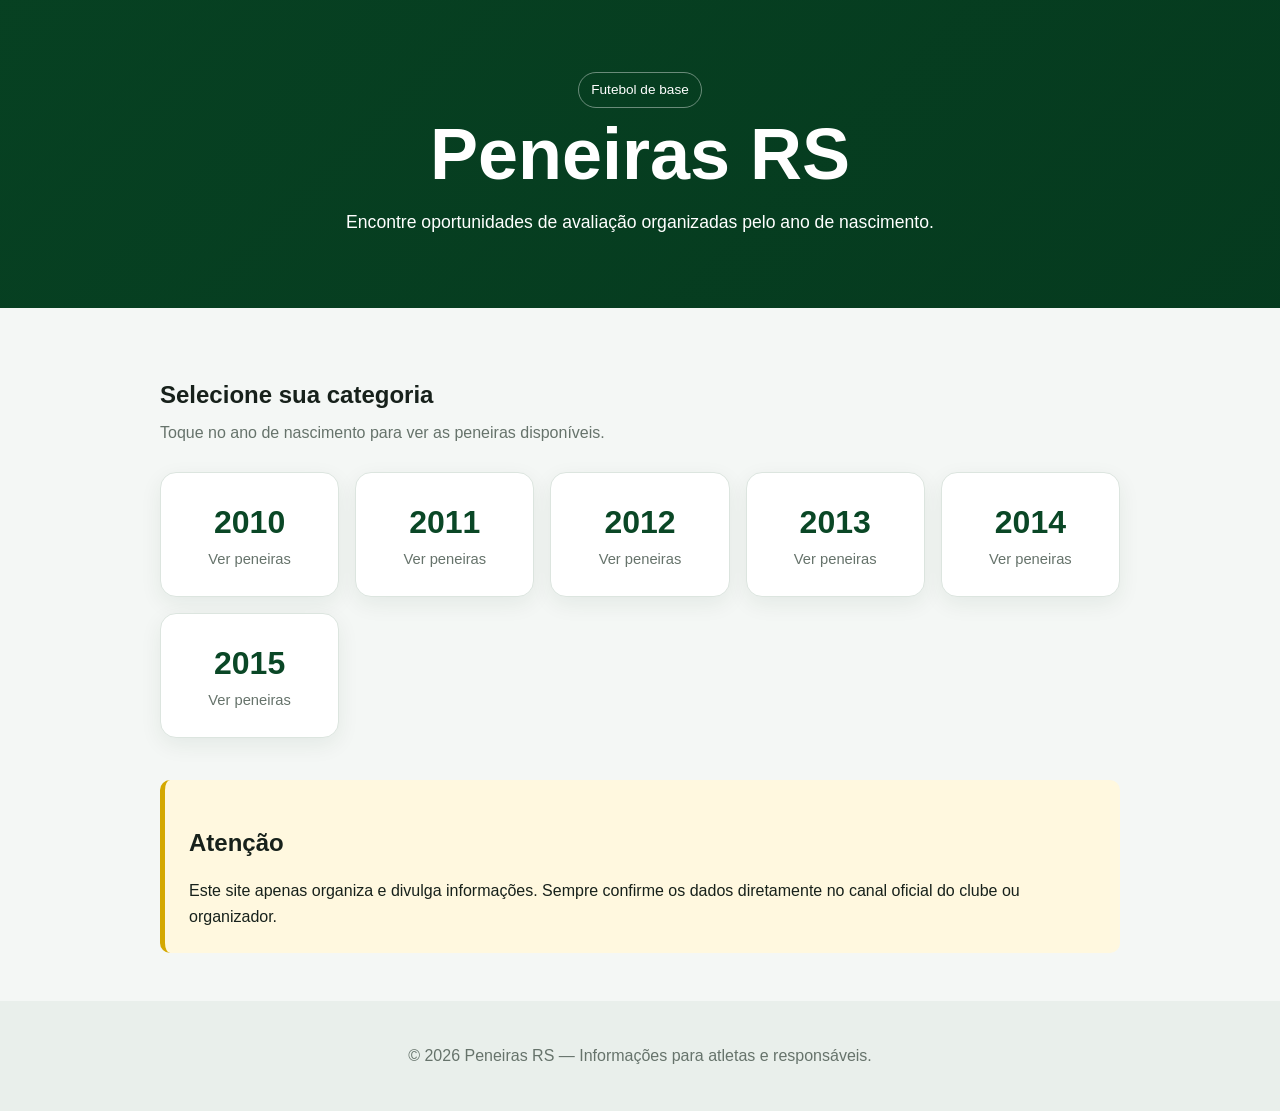
==== index.html @ 2509905f "Rename index to index.html" ====
<!DOCTYPE html>
<html lang="pt-BR">
<head>
  <meta charset="UTF-8">
  <meta name="viewport" content="width=device-width, initial-scale=1.0">
  <meta name="description" content="Peneiras de futebol no Rio Grande do Sul organizadas por categoria.">
  <title>Peneiras RS</title>
  <link rel="stylesheet" href="style.css">
</head>
<body>
  <header class="hero">
    <div class="container">
      <span class="badge">Futebol de base</span>
      <h1>Peneiras RS</h1>
      <p>Encontre oportunidades de avaliação organizadas pelo ano de nascimento.</p>
    </div>
  </header>

  <main class="container">
    <section class="categories">
      <h2>Selecione sua categoria</h2>
      <p class="instruction">Toque no ano de nascimento para ver as peneiras disponíveis.</p>

      <div class="category-grid">
        <a class="category-card" href="categorias/2010.html">
          <strong>2010</strong>
          <span>Ver peneiras</span>
        </a>

        <a class="category-card" href="categorias/2011.html">
          <strong>2011</strong>
          <span>Ver peneiras</span>
        </a>

        <a class="category-card" href="categorias/2012.html">
          <strong>2012</strong>
          <span>Ver peneiras</span>
        </a>

        <a class="category-card" href="categorias/2013.html">
          <strong>2013</strong>
          <span>Ver peneiras</span>
        </a>

        <a class="category-card" href="categorias/2014.html">
          <strong>2014</strong>
          <span>Ver peneiras</span>
        </a>

        <a class="category-card" href="categorias/2015.html">
          <strong>2015</strong>
          <span>Ver peneiras</span>
        </a>
      </div>
    </section>

    <section class="notice">
      <h2>Atenção</h2>
      <p>
        Este site apenas organiza e divulga informações. Sempre confirme os dados
        diretamente no canal oficial do clube ou organizador.
      </p>
    </section>
  </main>

  <footer>
    <div class="container">
      <p>© 2026 Peneiras RS — Informações para atletas e responsáveis.</p>
    </div>
  </footer>
</body>
</html>
---- style.css ----
* {
  box-sizing: border-box;
}

:root {
  --background: #f4f7f5;
  --surface: #ffffff;
  --primary: #126b3a;
  --primary-dark: #0a4726;
  --text: #17211b;
  --muted: #66736b;
  --border: #dce5df;
  --warning: #fff8df;
}

body {
  margin: 0;
  font-family: Arial, Helvetica, sans-serif;
  background: var(--background);
  color: var(--text);
  line-height: 1.6;
}

.container {
  width: min(100% - 32px, 960px);
  margin: 0 auto;
}

.hero {
  padding: 72px 0;
  color: white;
  text-align: center;
  background:
    linear-gradient(rgba(5, 58, 30, 0.86), rgba(5, 58, 30, 0.86)),
    linear-gradient(135deg, #126b3a, #073d22);
}

.badge {
  display: inline-block;
  margin-bottom: 10px;
  padding: 6px 12px;
  border: 1px solid rgba(255, 255, 255, 0.4);
  border-radius: 999px;
  font-size: 0.85rem;
}

.hero h1 {
  margin: 0;
  font-size: clamp(2.5rem, 8vw, 4.5rem);
  line-height: 1;
}

.hero p {
  max-width: 620px;
  margin: 18px auto 0;
  font-size: 1.1rem;
}

main {
  padding: 48px 0;
}

.categories h2,
.notice h2 {
  margin-bottom: 6px;
}

.instruction {
  margin-top: 0;
  color: var(--muted);
}

.category-grid {
  display: grid;
  grid-template-columns: repeat(auto-fit, minmax(160px, 1fr));
  gap: 16px;
  margin-top: 26px;
}

.category-card {
  display: flex;
  min-height: 125px;
  padding: 22px;
  flex-direction: column;
  justify-content: center;
  align-items: center;
  color: var(--primary-dark);
  text-decoration: none;
  background: var(--surface);
  border: 1px solid var(--border);
  border-radius: 16px;
  box-shadow: 0 7px 22px rgba(17, 53, 32, 0.07);
  transition: transform 0.2s, box-shadow 0.2s, border-color 0.2s;
}

.category-card:hover,
.category-card:focus {
  transform: translateY(-4px);
  border-color: var(--primary);
  box-shadow: 0 12px 28px rgba(17, 53, 32, 0.14);
}

.category-card strong {
  font-size: 2rem;
}

.category-card span {
  color: var(--muted);
  font-size: 0.92rem;
}

.notice {
  margin-top: 42px;
  padding: 24px;
  background: var(--warning);
  border-left: 5px solid #d4a800;
  border-radius: 10px;
}

.notice p {
  margin-bottom: 0;
}

.page-header {
  padding: 38px 0;
  color: white;
  background: var(--primary-dark);
}

.page-header a {
  color: white;
}

.tryout-list {
  display: grid;
  gap: 18px;
  margin-top: 28px;
}

.tryout-card {
  padding: 24px;
  background: var(--surface);
  border: 1px solid var(--border);
  border-radius: 14px;
}

.tryout-card h2 {
  margin-top: 0;
}

.tryout-data {
  display: grid;
  grid-template-columns: repeat(auto-fit, minmax(190px, 1fr));
  gap: 8px 18px;
  padding: 0;
  list-style: none;
}

.source-link {
  display: inline-block;
  margin-top: 10px;
  padding: 10px 16px;
  color: white;
  text-decoration: none;
  background: var(--primary);
  border-radius: 8px;
}

.empty-message {
  padding: 30px;
  text-align: center;
  background: var(--surface);
  border: 1px dashed var(--border);
  border-radius: 14px;
}

footer {
  padding: 26px 0;
  color: var(--muted);
  text-align: center;
  background: #e9efeb;
}

@media (max-width: 520px) {
  .hero {
    padding: 54px 0;
  }

  .category-grid {
    grid-template-columns: repeat(2, 1fr);
  }
}
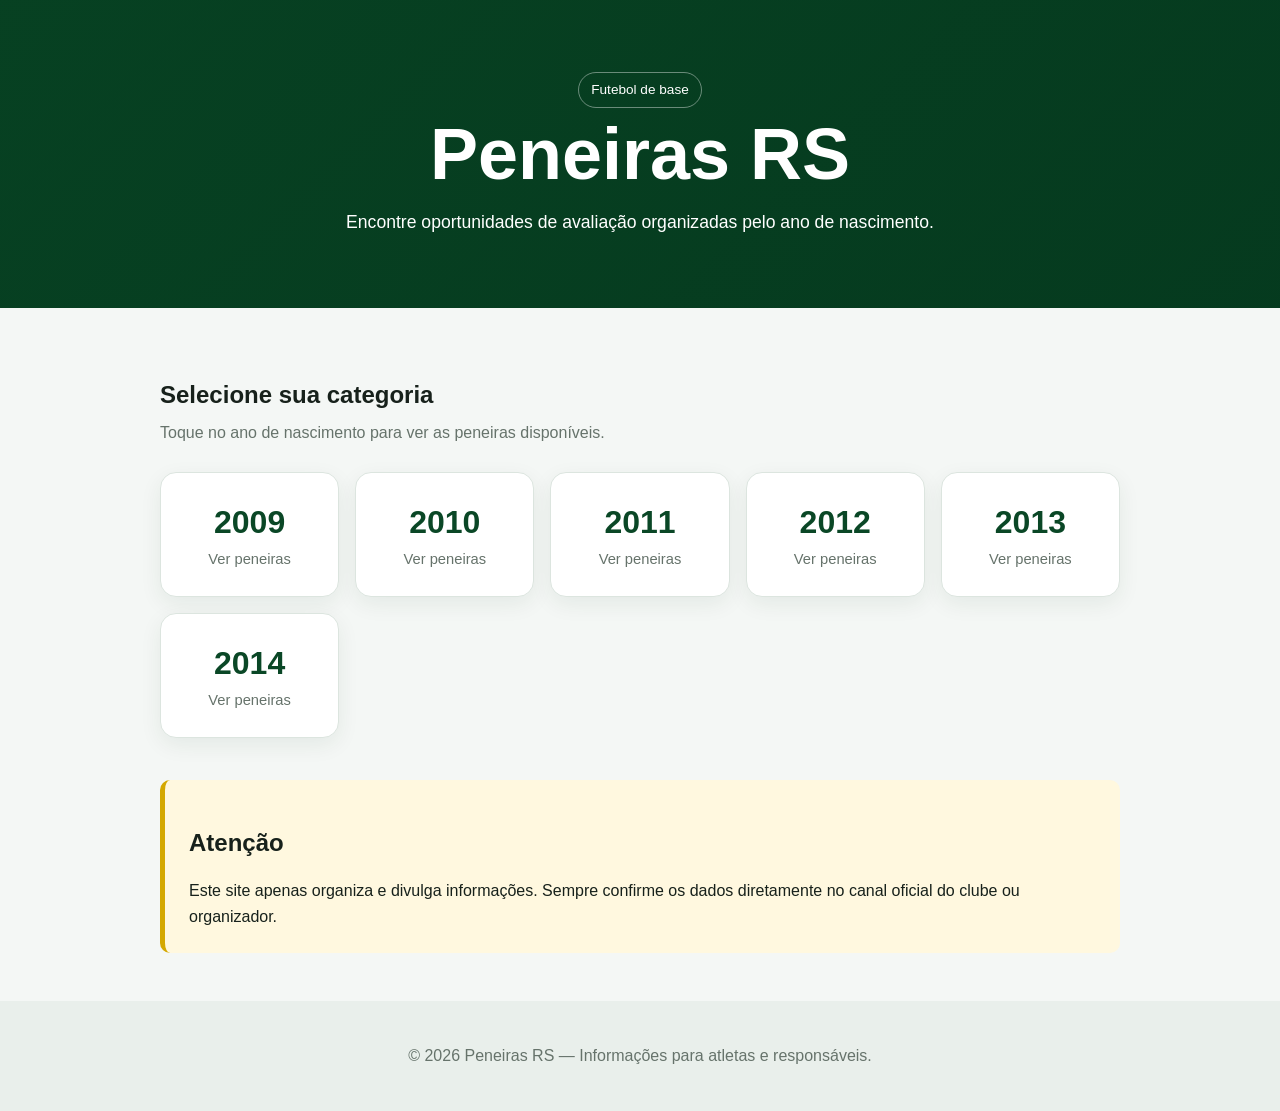
==== commit 21371d17: "Update index.html" ====
--- a/index.html
+++ b/index.html
@@ -22,33 +22,32 @@
       <p class="instruction">Toque no ano de nascimento para ver as peneiras disponíveis.</p>
 
       <div class="category-grid">
-        <a class="category-card" href="categorias/2010.html">
+        <a class="category-card" href="categoria.html?ano=2012">
+          <strong>2009</strong>
+          <span>Ver peneiras</span>
+        </a>
+        <a class="category-card" href="categoria.html?ano=2010">
           <strong>2010</strong>
           <span>Ver peneiras</span>
         </a>
-
-        <a class="category-card" href="categorias/2011.html">
+        
+        <a class="category-card" href="categoria.html?ano=2011">
           <strong>2011</strong>
           <span>Ver peneiras</span>
         </a>
-
-        <a class="category-card" href="categorias/2012.html">
+        
+        <a class="category-card" href="categoria.html?ano=2012">
           <strong>2012</strong>
           <span>Ver peneiras</span>
         </a>
 
-        <a class="category-card" href="categorias/2013.html">
+        <a class="category-card" href="categoria.html?ano=2012">
           <strong>2013</strong>
           <span>Ver peneiras</span>
         </a>
 
-        <a class="category-card" href="categorias/2014.html">
+        <a class="category-card" href="categoria.html?ano=2012">
           <strong>2014</strong>
-          <span>Ver peneiras</span>
-        </a>
-
-        <a class="category-card" href="categorias/2015.html">
-          <strong>2015</strong>
           <span>Ver peneiras</span>
         </a>
       </div>
--- a/style.css
+++ b/style.css
@@ -190,3 +190,306 @@
     grid-template-columns: repeat(2, 1fr);
   }
 }
+/* ==========================================
+   PÁGINAS DAS CATEGORIAS
+========================================== */
+
+.category-header {
+  padding: 38px 0 48px;
+  color: white;
+  background:
+    linear-gradient(
+      135deg,
+      rgba(5, 63, 33, 0.98),
+      rgba(18, 107, 58, 0.93)
+    );
+}
+
+.back-link {
+  display: inline-flex;
+  margin-bottom: 34px;
+  color: rgba(255, 255, 255, 0.9);
+  font-weight: bold;
+  text-decoration: none;
+}
+
+.back-link:hover {
+  text-decoration: underline;
+}
+
+.category-title {
+  max-width: 650px;
+}
+
+.category-label {
+  display: inline-block;
+  margin-bottom: 8px;
+  padding: 5px 11px;
+  font-size: 0.8rem;
+  font-weight: bold;
+  letter-spacing: 0.05em;
+  text-transform: uppercase;
+  background: rgba(255, 255, 255, 0.16);
+  border-radius: 999px;
+}
+
+.category-title h1 {
+  margin: 0;
+  font-size: clamp(2.3rem, 7vw, 4rem);
+  line-height: 1.1;
+}
+
+.category-title p {
+  margin: 14px 0 0;
+  font-size: 1.08rem;
+  color: rgba(255, 255, 255, 0.88);
+}
+
+.category-content {
+  padding-top: 50px;
+  padding-bottom: 60px;
+}
+
+.tryout-section {
+  margin-bottom: 58px;
+}
+
+.section-heading {
+  display: flex;
+  align-items: center;
+  justify-content: space-between;
+  margin-bottom: 22px;
+  padding-bottom: 16px;
+  border-bottom: 1px solid var(--border);
+}
+
+.section-heading h2 {
+  margin: 7px 0 2px;
+  font-size: 1.8rem;
+}
+
+.section-heading p {
+  margin: 0;
+  color: var(--muted);
+}
+
+.section-tag {
+  display: inline-block;
+  padding: 5px 10px;
+  color: #ffffff;
+  font-size: 0.75rem;
+  font-weight: bold;
+  text-transform: uppercase;
+  background: #1d5d94;
+  border-radius: 999px;
+}
+
+.female-tag {
+  background: #9a3971;
+}
+
+.tryout-list {
+  display: grid;
+  gap: 22px;
+}
+
+.tryout-card {
+  overflow: hidden;
+  padding: 26px;
+  background: var(--surface);
+  border: 1px solid var(--border);
+  border-radius: 18px;
+  box-shadow: 0 10px 30px rgba(17, 53, 32, 0.08);
+  transition:
+    transform 0.2s ease,
+    box-shadow 0.2s ease;
+}
+
+.tryout-card:hover {
+  transform: translateY(-3px);
+  box-shadow: 0 16px 38px rgba(17, 53, 32, 0.13);
+}
+
+.tryout-card-header {
+  display: flex;
+  gap: 20px;
+  align-items: flex-start;
+  justify-content: space-between;
+}
+
+.tryout-card-header h3 {
+  margin: 10px 0 3px;
+  font-size: 1.45rem;
+}
+
+.tryout-location {
+  margin: 0;
+  color: var(--muted);
+}
+
+.status-badge {
+  display: inline-block;
+  padding: 5px 10px;
+  font-size: 0.76rem;
+  font-weight: bold;
+  border-radius: 999px;
+}
+
+.status-badge.open {
+  color: #15592e;
+  background: #dff5e6;
+}
+
+.status-badge.closed {
+  color: #832525;
+  background: #fde4e4;
+}
+
+.gender-badge {
+  flex-shrink: 0;
+  padding: 8px 12px;
+  font-size: 0.8rem;
+  font-weight: bold;
+  border-radius: 10px;
+}
+
+.gender-badge.male {
+  color: #164f7e;
+  background: #e2f1ff;
+}
+
+.gender-badge.female {
+  color: #82305f;
+  background: #f8e4f0;
+}
+
+.tryout-info {
+  display: grid;
+  grid-template-columns:
+    repeat(auto-fit, minmax(170px, 1fr));
+  gap: 16px;
+  margin-top: 25px;
+  padding: 20px;
+  background: #f7faf8;
+  border-radius: 12px;
+}
+
+.info-item {
+  display: flex;
+  flex-direction: column;
+  gap: 2px;
+}
+
+.info-label {
+  color: var(--muted);
+  font-size: 0.78rem;
+  font-weight: bold;
+  letter-spacing: 0.03em;
+  text-transform: uppercase;
+}
+
+.tryout-description {
+  margin-top: 20px;
+  color: #3d4941;
+}
+
+.tryout-description p {
+  margin: 0;
+}
+
+.tryout-actions {
+  display: flex;
+  gap: 12px;
+  margin-top: 22px;
+}
+
+.primary-button {
+  display: inline-flex;
+  padding: 12px 18px;
+  align-items: center;
+  justify-content: center;
+  color: white;
+  font-weight: bold;
+  text-decoration: none;
+  background: var(--primary);
+  border-radius: 9px;
+  transition:
+    background 0.2s ease,
+    transform 0.2s ease;
+}
+
+.primary-button:hover {
+  transform: translateY(-1px);
+  background: var(--primary-dark);
+}
+
+.source-text {
+  margin: 17px 0 0;
+  color: var(--muted);
+  font-size: 0.82rem;
+}
+
+.verification-notice {
+  padding: 26px;
+  background: #fff7d8;
+  border: 1px solid #ecd783;
+  border-left: 5px solid #d5a900;
+  border-radius: 12px;
+}
+
+.verification-notice h2 {
+  margin: 0 0 8px;
+  font-size: 1.25rem;
+}
+
+.verification-notice p {
+  margin: 0;
+}
+
+.site-footer {
+  padding: 25px 0;
+  color: var(--muted);
+  text-align: center;
+  background: #e9efeb;
+}
+
+
+/* ==========================================
+   CELULAR
+========================================== */
+
+@media (max-width: 600px) {
+
+  .category-header {
+    padding: 30px 0 40px;
+  }
+
+  .back-link {
+    margin-bottom: 28px;
+  }
+
+  .category-content {
+    padding-top: 38px;
+  }
+
+  .tryout-card {
+    padding: 20px;
+  }
+
+  .tryout-card-header {
+    flex-direction: column;
+  }
+
+  .gender-badge {
+    align-self: flex-start;
+  }
+
+  .tryout-info {
+    grid-template-columns: 1fr;
+  }
+
+  .primary-button {
+    width: 100%;
+  }
+
+}
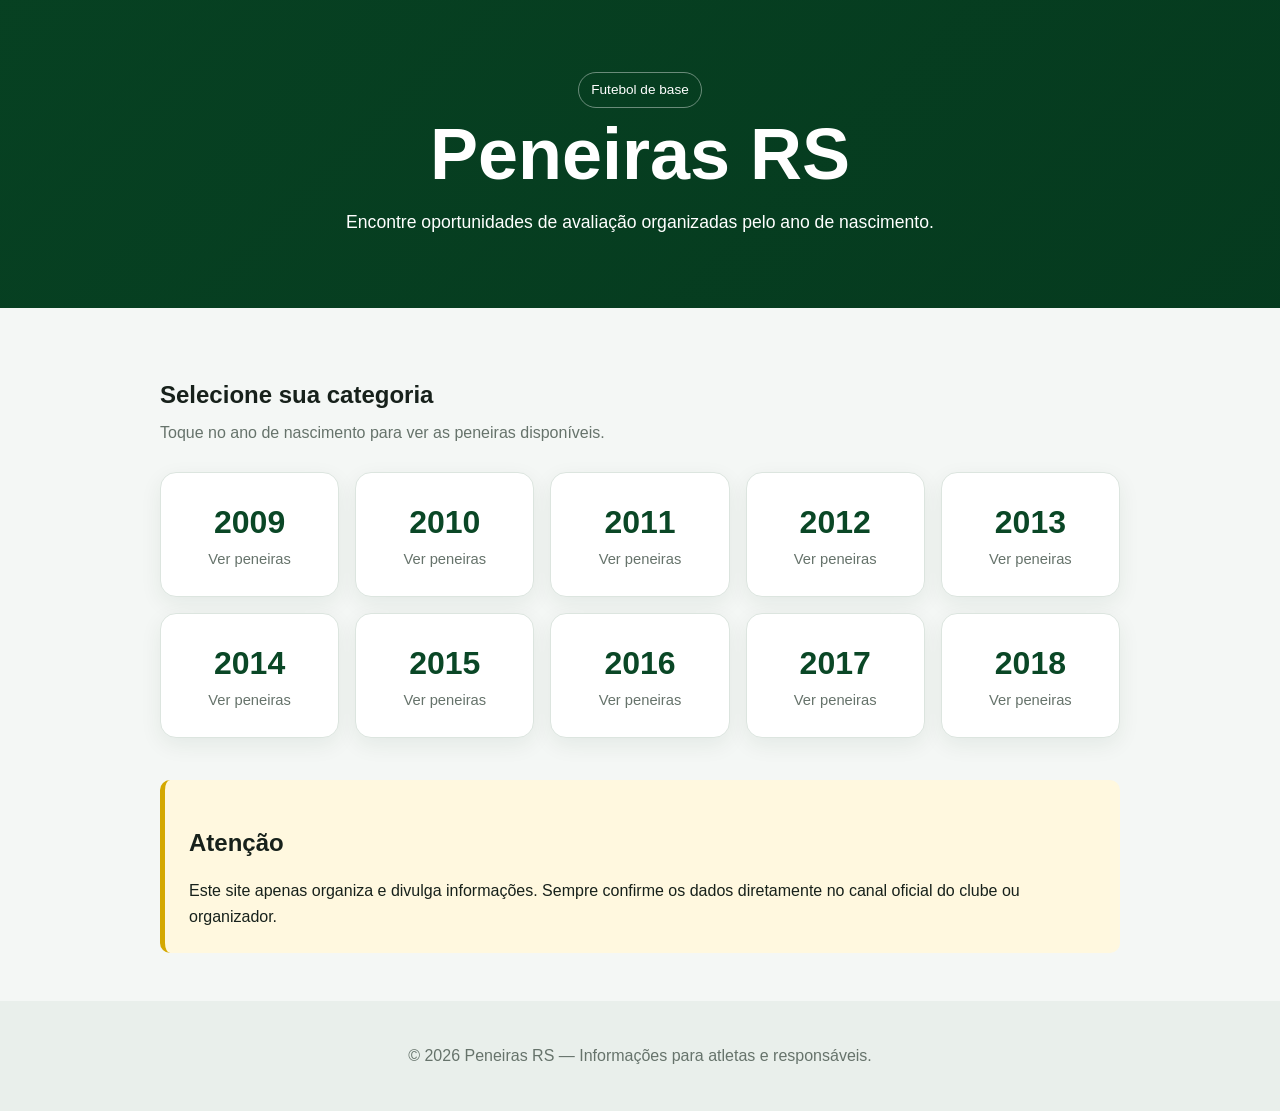
==== commit b859ca6c: "Update index.html" ====
--- a/index.html
+++ b/index.html
@@ -22,7 +22,7 @@
       <p class="instruction">Toque no ano de nascimento para ver as peneiras disponíveis.</p>
 
       <div class="category-grid">
-        <a class="category-card" href="categoria.html?ano=2012">
+        <a class="category-card" href="categoria.html?ano=2009">
           <strong>2009</strong>
           <span>Ver peneiras</span>
         </a>
@@ -50,6 +50,23 @@
           <strong>2014</strong>
           <span>Ver peneiras</span>
         </a>
+        <a class="category-card" href="categoria.html?ano=2012">
+          <strong>2015</strong>
+          <span>Ver peneiras</span>
+        </a>
+        <a class="category-card" href="categoria.html?ano=2012">
+          <strong>2016</strong>
+          <span>Ver peneiras</span>
+        </a>        
+        <a class="category-card" href="categoria.html?ano=2012">
+          <strong>2017</strong>
+          <span>Ver peneiras</span>
+        </a>
+        <a class="category-card" href="categoria.html?ano=2012">
+          <strong>2018</strong>
+          <span>Ver peneiras</span>
+        </a>
+        
       </div>
     </section>
 
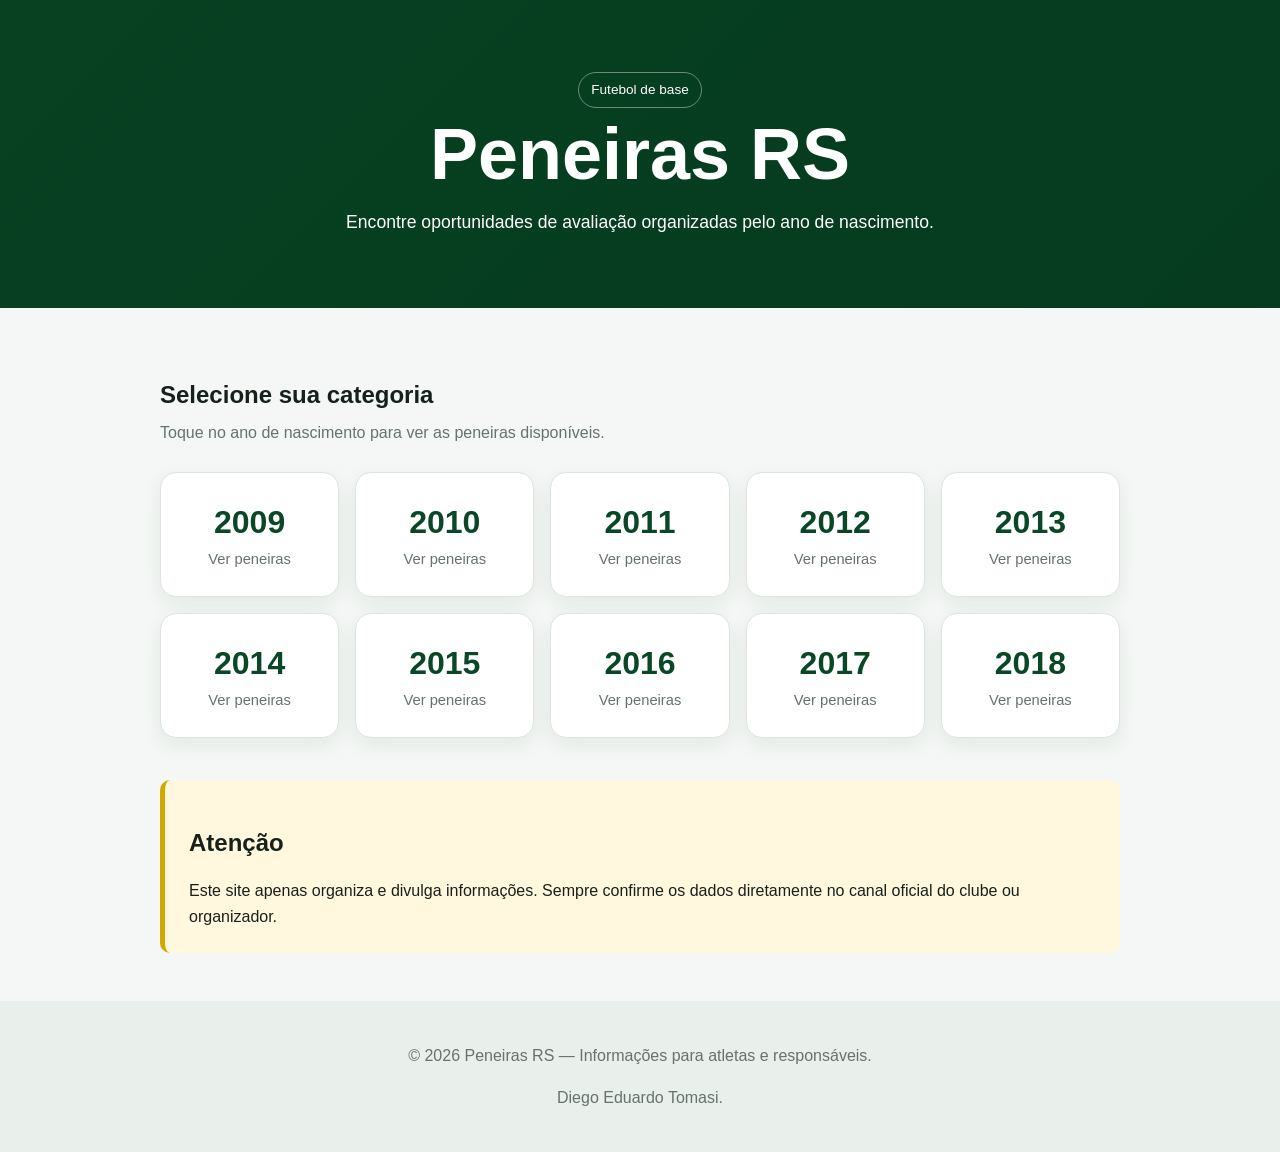
==== commit 0e1d78d1: "Update index.html" ====
--- a/index.html
+++ b/index.html
@@ -41,28 +41,28 @@
           <span>Ver peneiras</span>
         </a>
 
-        <a class="category-card" href="categoria.html?ano=2012">
+        <a class="category-card" href="categoria.html?ano=2013">
           <strong>2013</strong>
           <span>Ver peneiras</span>
         </a>
 
-        <a class="category-card" href="categoria.html?ano=2012">
+        <a class="category-card" href="categoria.html?ano=2014">
           <strong>2014</strong>
           <span>Ver peneiras</span>
         </a>
-        <a class="category-card" href="categoria.html?ano=2012">
+        <a class="category-card" href="categoria.html?ano=2015">
           <strong>2015</strong>
           <span>Ver peneiras</span>
         </a>
-        <a class="category-card" href="categoria.html?ano=2012">
+        <a class="category-card" href="categoria.html?ano=2016">
           <strong>2016</strong>
           <span>Ver peneiras</span>
         </a>        
-        <a class="category-card" href="categoria.html?ano=2012">
+        <a class="category-card" href="categoria.html?ano=2017">
           <strong>2017</strong>
           <span>Ver peneiras</span>
         </a>
-        <a class="category-card" href="categoria.html?ano=2012">
+        <a class="category-card" href="categoria.html?ano=2018">
           <strong>2018</strong>
           <span>Ver peneiras</span>
         </a>
@@ -82,6 +82,7 @@
   <footer>
     <div class="container">
       <p>© 2026 Peneiras RS — Informações para atletas e responsáveis.</p>
+      <p>Diego Eduardo Tomasi.</p>
     </div>
   </footer>
 </body>
